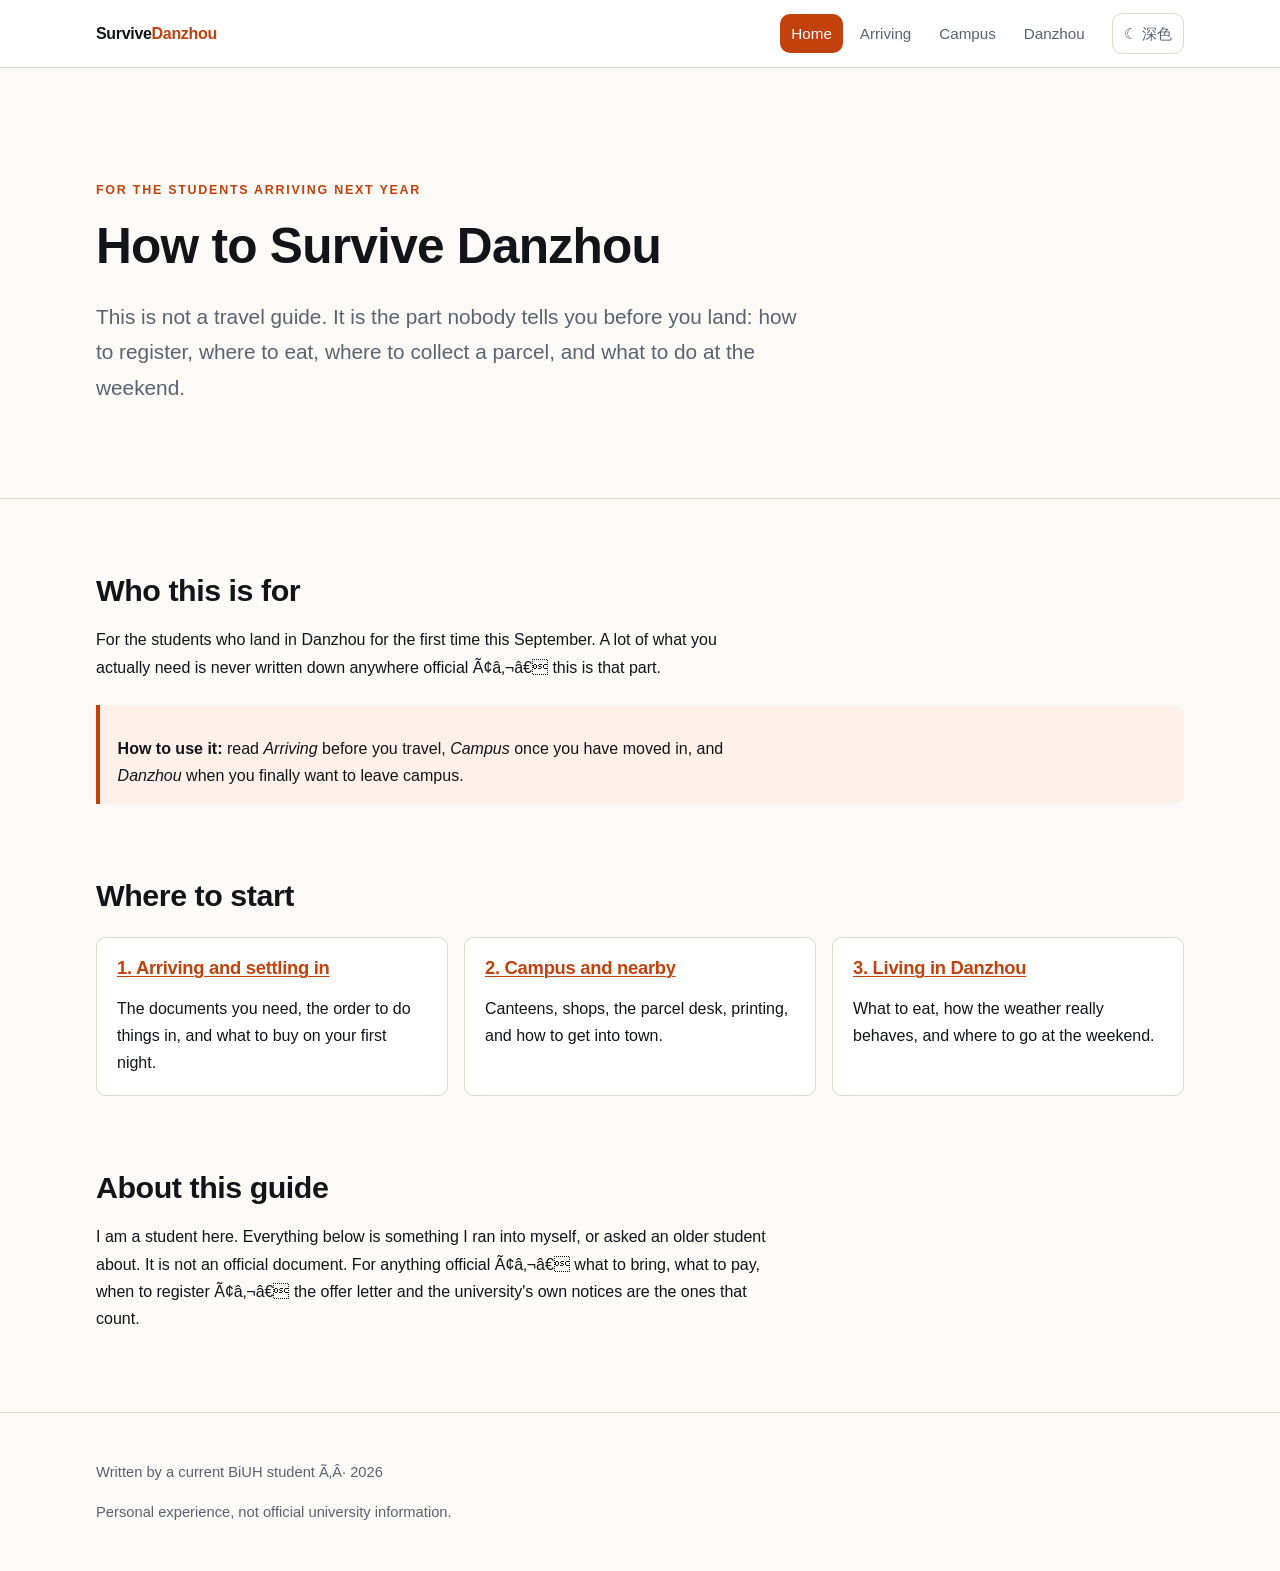
==== index.html @ cac6f576 "fix: replace YOUR-ADDRESS with the live GitHub Pages address 站点已部署到 https://likangyu070710-source.gi" ====
<!doctype html>
<html lang="en">
<head>
<meta charset="utf-8">
<meta name="viewport" content="width=device-width, initial-scale=1">
<title>How to Survive Danzhou Ã¢â‚¬â€ a guide for new students</title>
<meta name="description" content="A survival guide for new BiUH students in Danzhou: getting registered, campus routine, local food and getting around.">

<!-- ===== Open Graph / link preview (required on every page) =====
<meta property="og:title" content="How to Survive Danzhou">
<meta property="og:description" content="Registration, campus routine, local food and getting around Ã¢â‚¬â€ written by a student who just went through it.">
<meta property="og:image" content="https://likangyu070710-source.github.io/Git/images/og-image.jpg">
<meta property="og:url" content="https://likangyu070710-source.github.io/Git/">
<meta property="og:type" content="website">
<meta name="twitter:card" content="summary_large_image">

<!-- Icons: teacher's spec is favicon 32Ãƒâ€”32 and app icon 180Ãƒâ€”180, square PNG -->
<link rel="icon" href="images/favicon-32.png" sizes="32x32">
<link rel="apple-touch-icon" href="images/apple-touch-icon.png">
<link rel="icon" href="images/favicon-192.png" sizes="192x192">

<link rel="stylesheet" href="css/style.css">
<!-- apply the saved theme before paint, so dark mode does not flash white -->
<script>try{if(localStorage.getItem("danzhou-theme")==="dark")document.documentElement.setAttribute("data-theme","dark")}catch(e){}</script>
</head>
<body>

<a class="skip" href="#main">Skip to main content</a>

<header class="site-header">
  <div class="wrap">
    <a class="brand" href="index.html">Survive<span>Danzhou</span></a>
    <nav class="site-nav" aria-label="Main">
      <ul>
        <li><a href="index.html" aria-current="page">Home</a></li>
        <li><a href="arrive.html">Arriving</a></li>
        <li><a href="campus.html">Campus</a></li>
        <li><a href="danzhou.html">Danzhou</a></li>
      </ul>
    </nav>
    <button class="theme-toggle" type="button" aria-pressed="false">Ã¢ËœÂ¾ Dark</button>
  </div>
</header>

<main id="main">

  <section class="hero">
    <div class="wrap">
      <p class="kicker">For the students arriving next year</p>
      <h1>How to Survive Danzhou</h1>
      <!-- TODO(your words): one or two sentences saying what this site is and who it is for.
           Do not write "Welcome to my website". -->
      <p class="lead">This is not a travel guide. It is the part nobody tells you before you land: how to register, where to eat, where to collect a parcel, and what to do at the weekend.</p>
    </div>
  </section>

  <div class="wrap">

    <!-- TODO(your words): explain why you are the person writing this, and who it is for.
         The teacher requires a specific reader, not "everyone". Two or three sentences.
         A good place to say which semester you are in and what you just went through. -->
    <section aria-labelledby="who">
      <h2 id="who">Who this is for</h2>
      <p>For the students who land in Danzhou for the first time this September. A lot of what you actually need is never written down anywhere official Ã¢â‚¬â€ this is that part.</p>
      <div class="note">
        <p><strong>How to use it:</strong> read <em>Arriving</em> before you travel, <em>Campus</em> once you have moved in, and <em>Danzhou</em> when you finally want to leave campus.</p>
      </div>
    </section>

    <section aria-labelledby="start">
      <h2 id="start">Where to start</h2>
      <div class="grid">

        <article class="card">
          <h3><a href="arrive.html">1. Arriving and settling in</a></h3>
          <p>The documents you need, the order to do things in, and what to buy on your first night.</p>
        </article>

        <article class="card">
          <h3><a href="campus.html">2. Campus and nearby</a></h3>
          <p>Canteens, shops, the parcel desk, printing, and how to get into town.</p>
        </article>

        <article class="card">
          <h3><a href="danzhou.html">3. Living in Danzhou</a></h3>
          <p>What to eat, how the weather really behaves, and where to go at the weekend.</p>
        </article>

      </div>
    </section>

    <!-- TODO(your words): three to five sentences about yourself and the limits of this guide.
         Saying plainly "this is my experience, not official information" is worth points Ã¢â‚¬â€
         it also gives you something solid to say in the defence. -->
    <section aria-labelledby="about">
      <h2 id="about">About this guide</h2>
      <p>I am a student here. Everything below is something I ran into myself, or asked an older student about. It is not an official document. For anything official Ã¢â‚¬â€ what to bring, what to pay, when to register Ã¢â‚¬â€ the offer letter and the university's own notices are the ones that count.</p>
    </section>

  </div>
</main>

<footer class="site-footer">
  <div class="wrap">
    <!-- TODO(your words): your name or handle, and the year. -->
    <p>Written by a current BiUH student Ã‚Â· 2026</p>
    <p>Personal experience, not official university information.</p>
  </div>
</footer>

<script src="js/theme.js"></script>
</body>
</html>
---- css/style.css ----
/* ==========================================================================
   新生在儋州怎么活下来 — 样式表
   单一样式表，四个页面共用（Lesson 3：Use external. Almost always.）
   组织顺序：变量 → 基础 → 布局 → 组件 → 页面 → 响应式
   ========================================================================== */

/* ---- 1. 变量（统一在这里换色，全站跟着变） ---- */
:root {
  --paper: #fbfaf7;
  --ink: #12141a;
  --dim: #5b6270;
  --line: #ded9d0;
  --accent: #c2410c;
  --accent-soft: #fdf0e8;
  --card: #ffffff;
  --code-bg: #1c1f26;
  --code-fg: #e8e6e1;
  --max: 68rem;
  --radius: 10px;
}

/* 深色模式：由 js/theme.js 在 <html> 上加 data-theme="dark" 触发 */
html[data-theme="dark"] {
  --paper: #14161c;
  --ink: #ecebe7;
  --dim: #a2a8b4;
  --line: #2c303a;
  --accent: #fb8f5c;
  --accent-soft: #241c17;
  --card: #1b1e25;
}

/* ---- 2. 基础 ---- */
*,
*::before,
*::after { box-sizing: border-box; }   /* border-box：宽度含 padding 与边框 */

html { scroll-behavior: smooth; }

body {
  margin: 0;
  background: var(--paper);
  color: var(--ink);
  /* latin-first stack: this site is written in English, so no CJK face should win */
  font: 16px/1.7 -apple-system, BlinkMacSystemFont, "Segoe UI", Roboto,
        "Helvetica Neue", Arial, system-ui, sans-serif;
  /* these are inherited properties — set once on body (Lesson 3: text flows down) */
}

img { max-width: 100%; height: auto; display: block; }

a { color: var(--accent); text-decoration-thickness: 1px; text-underline-offset: 2px; }
a:hover { text-decoration-thickness: 2px; }

h1, h2, h3 { line-height: 1.2; letter-spacing: -0.015em; }
h1 { font-size: clamp(1.9rem, 5vw, 3.1rem); margin: 0 0 .45em; }
h2 { font-size: clamp(1.35rem, 3vw, 1.9rem); margin: 2.4em 0 .6em; }
h3 { font-size: 1.15rem; margin: 1.8em 0 .4em; }

p, li { max-width: 42em; }

/* 键盘可访问性：跳到主内容 */
.skip {
  position: absolute;
  left: -9999px;
  top: 0;
  background: var(--accent);
  color: #fff;
  padding: .7rem 1.1rem;
  z-index: 99;
  border-radius: 0 0 var(--radius) 0;
}
.skip:focus { left: 0; }

/* ---- 3. 布局 ---- */
.wrap {
  width: min(100% - 2.5rem, var(--max));
  margin-inline: auto;
}

.site-header {
  border-bottom: 1px solid var(--line);
  background: var(--card);
  position: sticky;
  top: 0;
  z-index: 10;
}
.site-header .wrap {
  display: flex;
  align-items: center;
  gap: 1rem;
  flex-wrap: wrap;
  padding-block: .8rem;
}

.brand {
  font-weight: 700;
  letter-spacing: -0.02em;
  text-decoration: none;
  color: var(--ink);
  margin-right: auto;      /* 把导航推到右边 */
}
.brand span { color: var(--accent); }

.site-nav ul {
  display: flex;
  gap: .35rem;
  list-style: none;
  margin: 0;
  padding: 0;
  flex-wrap: wrap;
}
.site-nav a {
  display: block;
  padding: .42rem .7rem;
  border-radius: var(--radius);
  text-decoration: none;
  color: var(--dim);
  font-size: .95rem;
}
.site-nav a:hover { background: var(--accent-soft); color: var(--accent); }
.site-nav a[aria-current="page"] { background: var(--accent); color: #fff; }

main { padding-block: 2.5rem 4rem; }

.site-footer {
  border-top: 1px solid var(--line);
  padding-block: 2rem;
  color: var(--dim);
  font-size: .92rem;
}

/* 两栏：主内容 + 侧栏 */
.with-aside {
  display: grid;
  gap: 2.5rem;
  grid-template-columns: minmax(0, 1fr);
}
@media (min-width: 60rem) {
  .with-aside { grid-template-columns: minmax(0, 1fr) 17rem; }
}

/* 卡片网格：自适应，手机上自动一列（响应式要求） */
.grid {
  display: grid;
  gap: 1rem;
  grid-template-columns: repeat(auto-fit, minmax(15rem, 1fr));
  margin: 1.5rem 0;
}

/* ---- 4. 组件 ---- */
.hero {
  padding-block: clamp(2rem, 7vw, 4.5rem);
  border-bottom: 1px solid var(--line);
}
.hero .kicker {
  text-transform: uppercase;
  letter-spacing: .14em;
  font-size: .78rem;
  font-weight: 700;
  color: var(--accent);
  margin: 0 0 1rem;
}
.hero p.lead {
  font-size: clamp(1.05rem, 2.2vw, 1.3rem);
  color: var(--dim);
  max-width: 34em;
}

.card {
  background: var(--card);
  border: 1px solid var(--line);
  border-radius: var(--radius);
  padding: 1.15rem 1.25rem;
}
.card h3 { margin-top: 0; }
.card p:last-child { margin-bottom: 0; }

.note {
  background: var(--accent-soft);
  border-left: 4px solid var(--accent);
  border-radius: 0 var(--radius) var(--radius) 0;
  padding: .9rem 1.1rem;
  margin: 1.5rem 0;
}
.note p:last-child { margin-bottom: 0; }

.btn {
  display: inline-block;
  background: var(--accent);
  color: #fff;
  text-decoration: none;
  padding: .7rem 1.15rem;
  border-radius: var(--radius);
  border: 1px solid var(--accent);
  font-weight: 600;
  cursor: pointer;
  font-size: 1rem;
}
.btn:hover { filter: brightness(1.08); }

table {
  border-collapse: collapse;
  width: 100%;
  margin: 1.5rem 0;
  font-size: .97rem;
}
th, td {
  border-bottom: 1px solid var(--line);
  padding: .6rem .7rem;
  text-align: left;
  vertical-align: top;
}
th { background: var(--accent-soft); }

code, pre { font-family: ui-monospace, "Cascadia Code", Consolas, monospace; }
code { background: var(--accent-soft); padding: .1em .35em; border-radius: 4px; font-size: .92em; }
pre {
  background: var(--code-bg);
  color: var(--code-fg);
  padding: 1rem 1.15rem;
  border-radius: var(--radius);
  overflow-x: auto;
}
pre code { background: none; padding: 0; color: inherit; }

/* 筛选控件（js/filter.js 会用） */
.filters {
  display: flex;
  gap: .5rem;
  flex-wrap: wrap;
  margin: 1.5rem 0 1rem;
}
.filters button {
  font: inherit;
  font-size: .95rem;
  padding: .45rem .9rem;
  border-radius: 999px;
  border: 1px solid var(--line);
  background: var(--card);
  color: var(--ink);
  cursor: pointer;
}
.filters button:hover { border-color: var(--accent); color: var(--accent); }
.filters button[aria-pressed="true"] {
  background: var(--accent);
  border-color: var(--accent);
  color: #fff;
}

.filter-status { color: var(--dim); font-size: .92rem; margin: 0 0 1rem; }

/* 主题切换按钮 */
.theme-toggle {
  font: inherit;
  font-size: .95rem;
  padding: .42rem .7rem;
  border-radius: var(--radius);
  border: 1px solid var(--line);
  background: var(--card);
  color: var(--dim);
  cursor: pointer;
}
.theme-toggle:hover { border-color: var(--accent); color: var(--accent); }

/* ---- 5. 页面专属 ---- */
.toc {
  background: var(--card);
  border: 1px solid var(--line);
  border-radius: var(--radius);
  padding: 1.1rem 1.25rem;
  position: sticky;
  top: 5rem;
  align-self: start;
  font-size: .95rem;
}
.toc h2 { margin: 0 0 .6rem; font-size: .8rem; text-transform: uppercase; letter-spacing: .12em; color: var(--dim); }
.toc ul { margin: 0; padding-left: 1.1em; }
.toc li { margin: .3em 0; }

.steps { counter-reset: step; list-style: none; padding: 0; }
.steps > li {
  counter-increment: step;
  position: relative;
  padding-left: 3rem;
  margin: 1.2rem 0;
}
.steps > li::before {
  content: counter(step);
  position: absolute;
  left: 0;
  top: .1rem;
  width: 2rem;
  height: 2rem;
  display: grid;
  place-items: center;
  background: var(--accent);
  color: #fff;
  border-radius: 50%;
  font-weight: 700;
  font-size: .95rem;
}

.checklist { list-style: none; padding: 0; }
.checklist li { padding-left: 1.7rem; position: relative; margin: .45em 0; }
.checklist li::before {
  content: "☐";
  position: absolute;
  left: 0;
  color: var(--accent);
  font-size: 1.1em;
}

/* ---- 6. 响应式细节 ---- */
@media (max-width: 40rem) {
  .site-header .wrap { padding-block: .6rem; }
  .site-nav ul { gap: .2rem; }
  .site-nav a { padding: .35rem .5rem; font-size: .88rem; }
  .toc { position: static; }
}

/* 尊重"减少动态效果"的系统设置 */
@media (prefers-reduced-motion: reduce) {
  html { scroll-behavior: auto; }
  * { transition: none !important; animation: none !important; }
}

/* 打印：把导航、页脚、侧栏去掉 */
@media print {
  .site-header, .site-footer, .toc, .filters, .theme-toggle, .skip { display: none; }
  body { background: #fff; color: #000; }
}
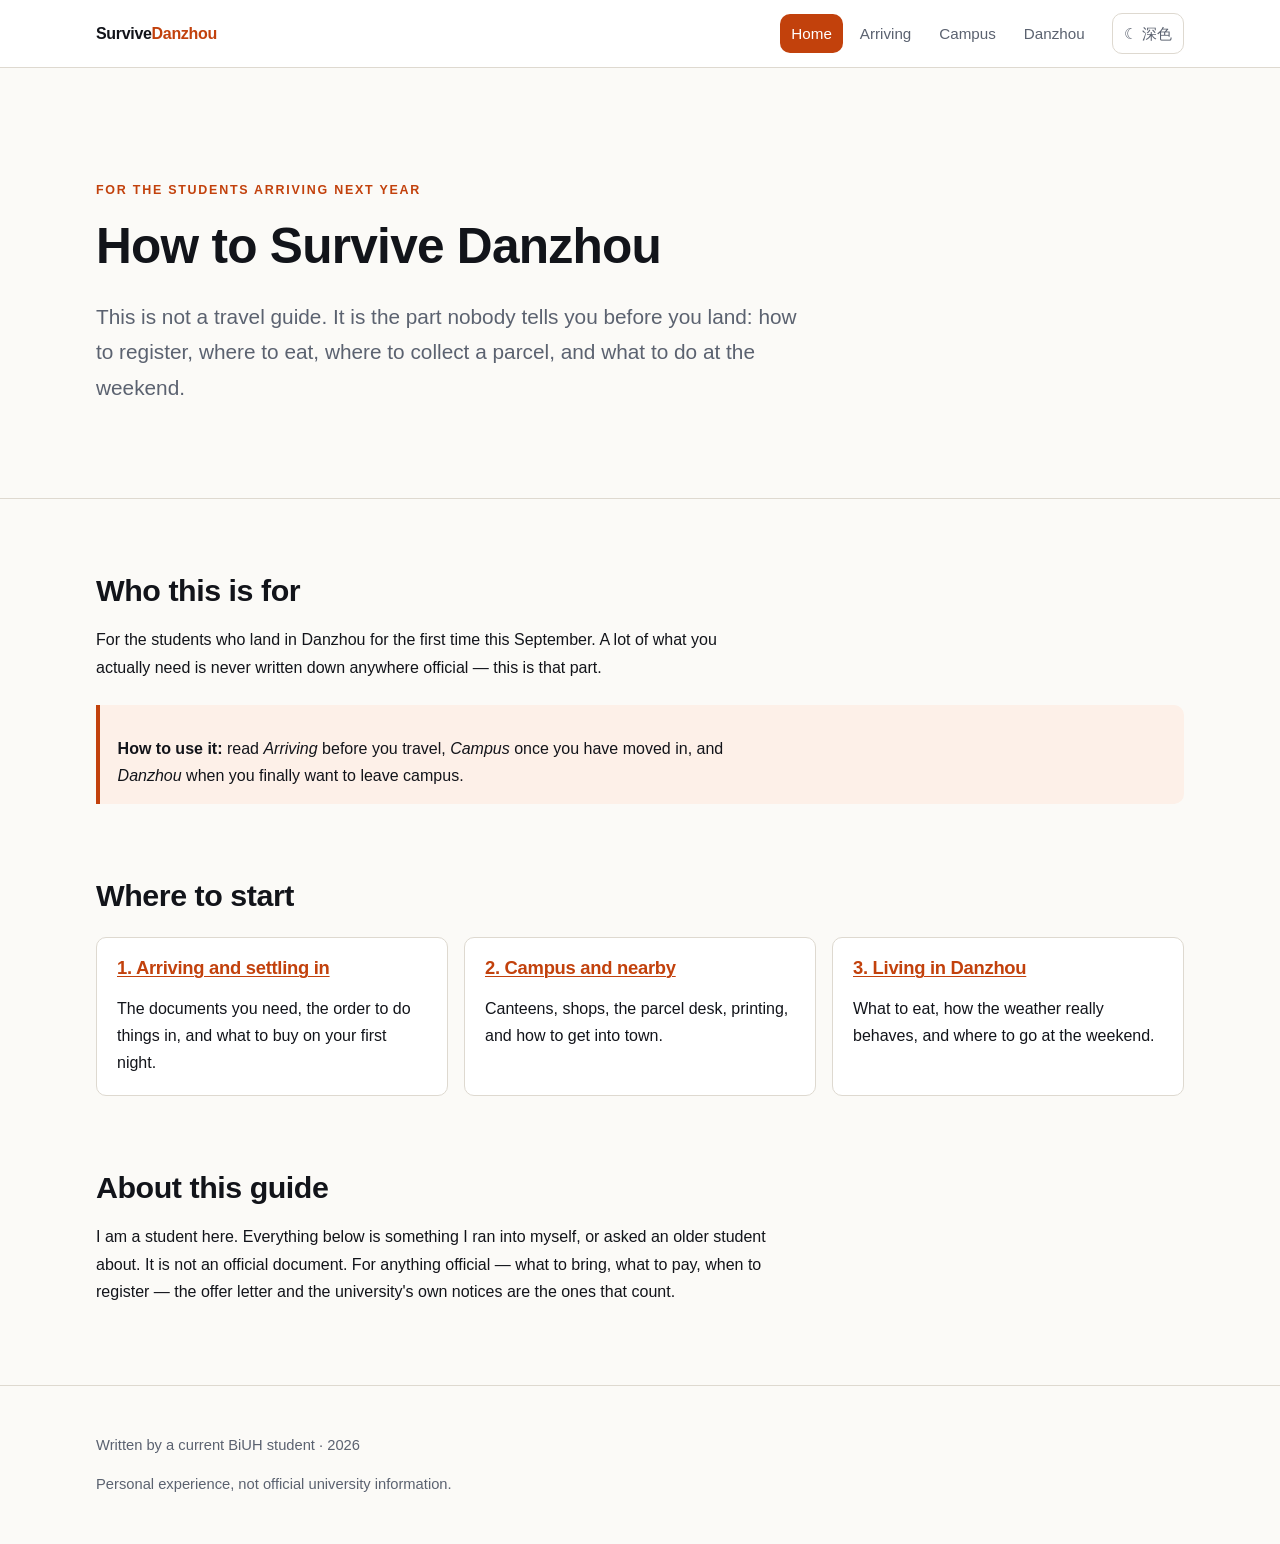
==== commit 7e1b2976: "fix: restore em dashes, arrows and the theme icon on all four pages The four pages had been saved th" ====
--- a/index.html
+++ b/index.html
@@ -3,18 +3,18 @@
 <head>
 <meta charset="utf-8">
 <meta name="viewport" content="width=device-width, initial-scale=1">
-<title>How to Survive Danzhou Ã¢â‚¬â€ a guide for new students</title>
+<title>How to Survive Danzhou — a guide for new students</title>
 <meta name="description" content="A survival guide for new BiUH students in Danzhou: getting registered, campus routine, local food and getting around.">
 
 <!-- ===== Open Graph / link preview (required on every page) =====
 <meta property="og:title" content="How to Survive Danzhou">
-<meta property="og:description" content="Registration, campus routine, local food and getting around Ã¢â‚¬â€ written by a student who just went through it.">
+<meta property="og:description" content="Registration, campus routine, local food and getting around — written by a student who just went through it.">
 <meta property="og:image" content="https://likangyu070710-source.github.io/Git/images/og-image.jpg">
 <meta property="og:url" content="https://likangyu070710-source.github.io/Git/">
 <meta property="og:type" content="website">
 <meta name="twitter:card" content="summary_large_image">
 
-<!-- Icons: teacher's spec is favicon 32Ãƒâ€”32 and app icon 180Ãƒâ€”180, square PNG -->
+<!-- Icons: teacher's spec is favicon 32×32 and app icon 180×180, square PNG -->
 <link rel="icon" href="images/favicon-32.png" sizes="32x32">
 <link rel="apple-touch-icon" href="images/apple-touch-icon.png">
 <link rel="icon" href="images/favicon-192.png" sizes="192x192">
@@ -38,7 +38,7 @@
         <li><a href="danzhou.html">Danzhou</a></li>
       </ul>
     </nav>
-    <button class="theme-toggle" type="button" aria-pressed="false">Ã¢ËœÂ¾ Dark</button>
+    <button class="theme-toggle" type="button" aria-pressed="false">☾ Dark</button>
   </div>
 </header>
 
@@ -48,20 +48,15 @@
     <div class="wrap">
       <p class="kicker">For the students arriving next year</p>
       <h1>How to Survive Danzhou</h1>
-      <!-- TODO(your words): one or two sentences saying what this site is and who it is for.
-           Do not write "Welcome to my website". -->
       <p class="lead">This is not a travel guide. It is the part nobody tells you before you land: how to register, where to eat, where to collect a parcel, and what to do at the weekend.</p>
     </div>
   </section>
 
   <div class="wrap">
 
-    <!-- TODO(your words): explain why you are the person writing this, and who it is for.
-         The teacher requires a specific reader, not "everyone". Two or three sentences.
-         A good place to say which semester you are in and what you just went through. -->
     <section aria-labelledby="who">
       <h2 id="who">Who this is for</h2>
-      <p>For the students who land in Danzhou for the first time this September. A lot of what you actually need is never written down anywhere official Ã¢â‚¬â€ this is that part.</p>
+      <p>For the students who land in Danzhou for the first time this September. A lot of what you actually need is never written down anywhere official — this is that part.</p>
       <div class="note">
         <p><strong>How to use it:</strong> read <em>Arriving</em> before you travel, <em>Campus</em> once you have moved in, and <em>Danzhou</em> when you finally want to leave campus.</p>
       </div>
@@ -89,12 +84,9 @@
       </div>
     </section>
 
-    <!-- TODO(your words): three to five sentences about yourself and the limits of this guide.
-         Saying plainly "this is my experience, not official information" is worth points Ã¢â‚¬â€
-         it also gives you something solid to say in the defence. -->
     <section aria-labelledby="about">
       <h2 id="about">About this guide</h2>
-      <p>I am a student here. Everything below is something I ran into myself, or asked an older student about. It is not an official document. For anything official Ã¢â‚¬â€ what to bring, what to pay, when to register Ã¢â‚¬â€ the offer letter and the university's own notices are the ones that count.</p>
+      <p>I am a student here. Everything below is something I ran into myself, or asked an older student about. It is not an official document. For anything official — what to bring, what to pay, when to register — the offer letter and the university's own notices are the ones that count.</p>
     </section>
 
   </div>
@@ -102,8 +94,7 @@
 
 <footer class="site-footer">
   <div class="wrap">
-    <!-- TODO(your words): your name or handle, and the year. -->
-    <p>Written by a current BiUH student Ã‚Â· 2026</p>
+    <p>Written by a current BiUH student · 2026</p>
     <p>Personal experience, not official university information.</p>
   </div>
 </footer>
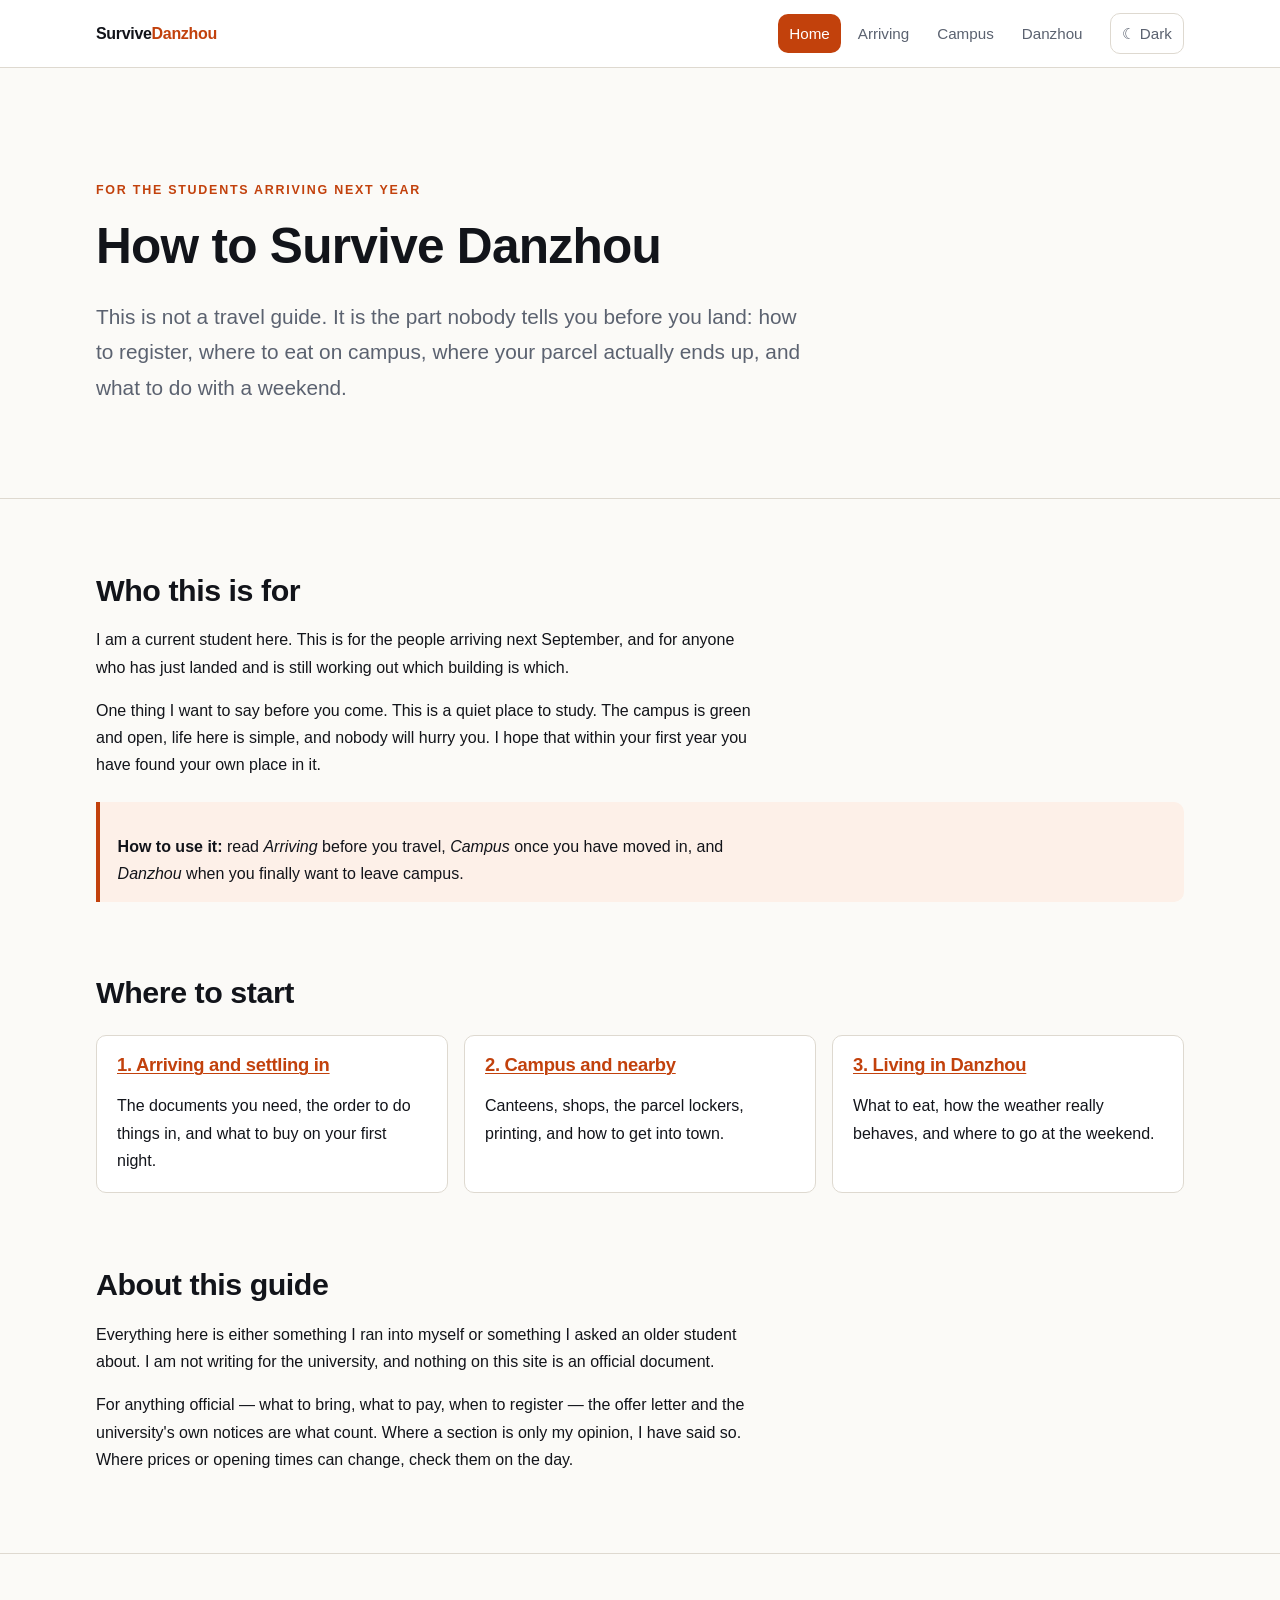
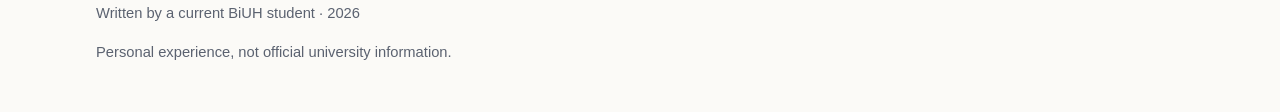
==== commit 4e0b62b6: "content: the home page says who I am and who it is for The opening no longer describes the site in t" ====
--- a/index.html
+++ b/index.html
@@ -6,7 +6,7 @@
 <title>How to Survive Danzhou — a guide for new students</title>
 <meta name="description" content="A survival guide for new BiUH students in Danzhou: getting registered, campus routine, local food and getting around.">
 
-<!-- ===== Open Graph / link preview (required on every page) =====
+<!-- ===== Open Graph / link preview (required on every page) ===== -->
 <meta property="og:title" content="How to Survive Danzhou">
 <meta property="og:description" content="Registration, campus routine, local food and getting around — written by a student who just went through it.">
 <meta property="og:image" content="https://likangyu070710-source.github.io/Git/images/og-image.jpg">
@@ -48,7 +48,7 @@
     <div class="wrap">
       <p class="kicker">For the students arriving next year</p>
       <h1>How to Survive Danzhou</h1>
-      <p class="lead">This is not a travel guide. It is the part nobody tells you before you land: how to register, where to eat, where to collect a parcel, and what to do at the weekend.</p>
+      <p class="lead">This is not a travel guide. It is the part nobody tells you before you land: how to register, where to eat on campus, where your parcel actually ends up, and what to do with a weekend.</p>
     </div>
   </section>
 
@@ -56,7 +56,8 @@
 
     <section aria-labelledby="who">
       <h2 id="who">Who this is for</h2>
-      <p>For the students who land in Danzhou for the first time this September. A lot of what you actually need is never written down anywhere official — this is that part.</p>
+      <p>I am a current student here. This is for the people arriving next September, and for anyone who has just landed and is still working out which building is which.</p>
+      <p>One thing I want to say before you come. This is a quiet place to study. The campus is green and open, life here is simple, and nobody will hurry you. I hope that within your first year you have found your own place in it.</p>
       <div class="note">
         <p><strong>How to use it:</strong> read <em>Arriving</em> before you travel, <em>Campus</em> once you have moved in, and <em>Danzhou</em> when you finally want to leave campus.</p>
       </div>
@@ -73,7 +74,7 @@
 
         <article class="card">
           <h3><a href="campus.html">2. Campus and nearby</a></h3>
-          <p>Canteens, shops, the parcel desk, printing, and how to get into town.</p>
+          <p>Canteens, shops, the parcel lockers, printing, and how to get into town.</p>
         </article>
 
         <article class="card">
@@ -86,7 +87,8 @@
 
     <section aria-labelledby="about">
       <h2 id="about">About this guide</h2>
-      <p>I am a student here. Everything below is something I ran into myself, or asked an older student about. It is not an official document. For anything official — what to bring, what to pay, when to register — the offer letter and the university's own notices are the ones that count.</p>
+      <p>Everything here is either something I ran into myself or something I asked an older student about. I am not writing for the university, and nothing on this site is an official document.</p>
+      <p>For anything official — what to bring, what to pay, when to register — the offer letter and the university's own notices are what count. Where a section is only my opinion, I have said so. Where prices or opening times can change, check them on the day.</p>
     </section>
 
   </div>
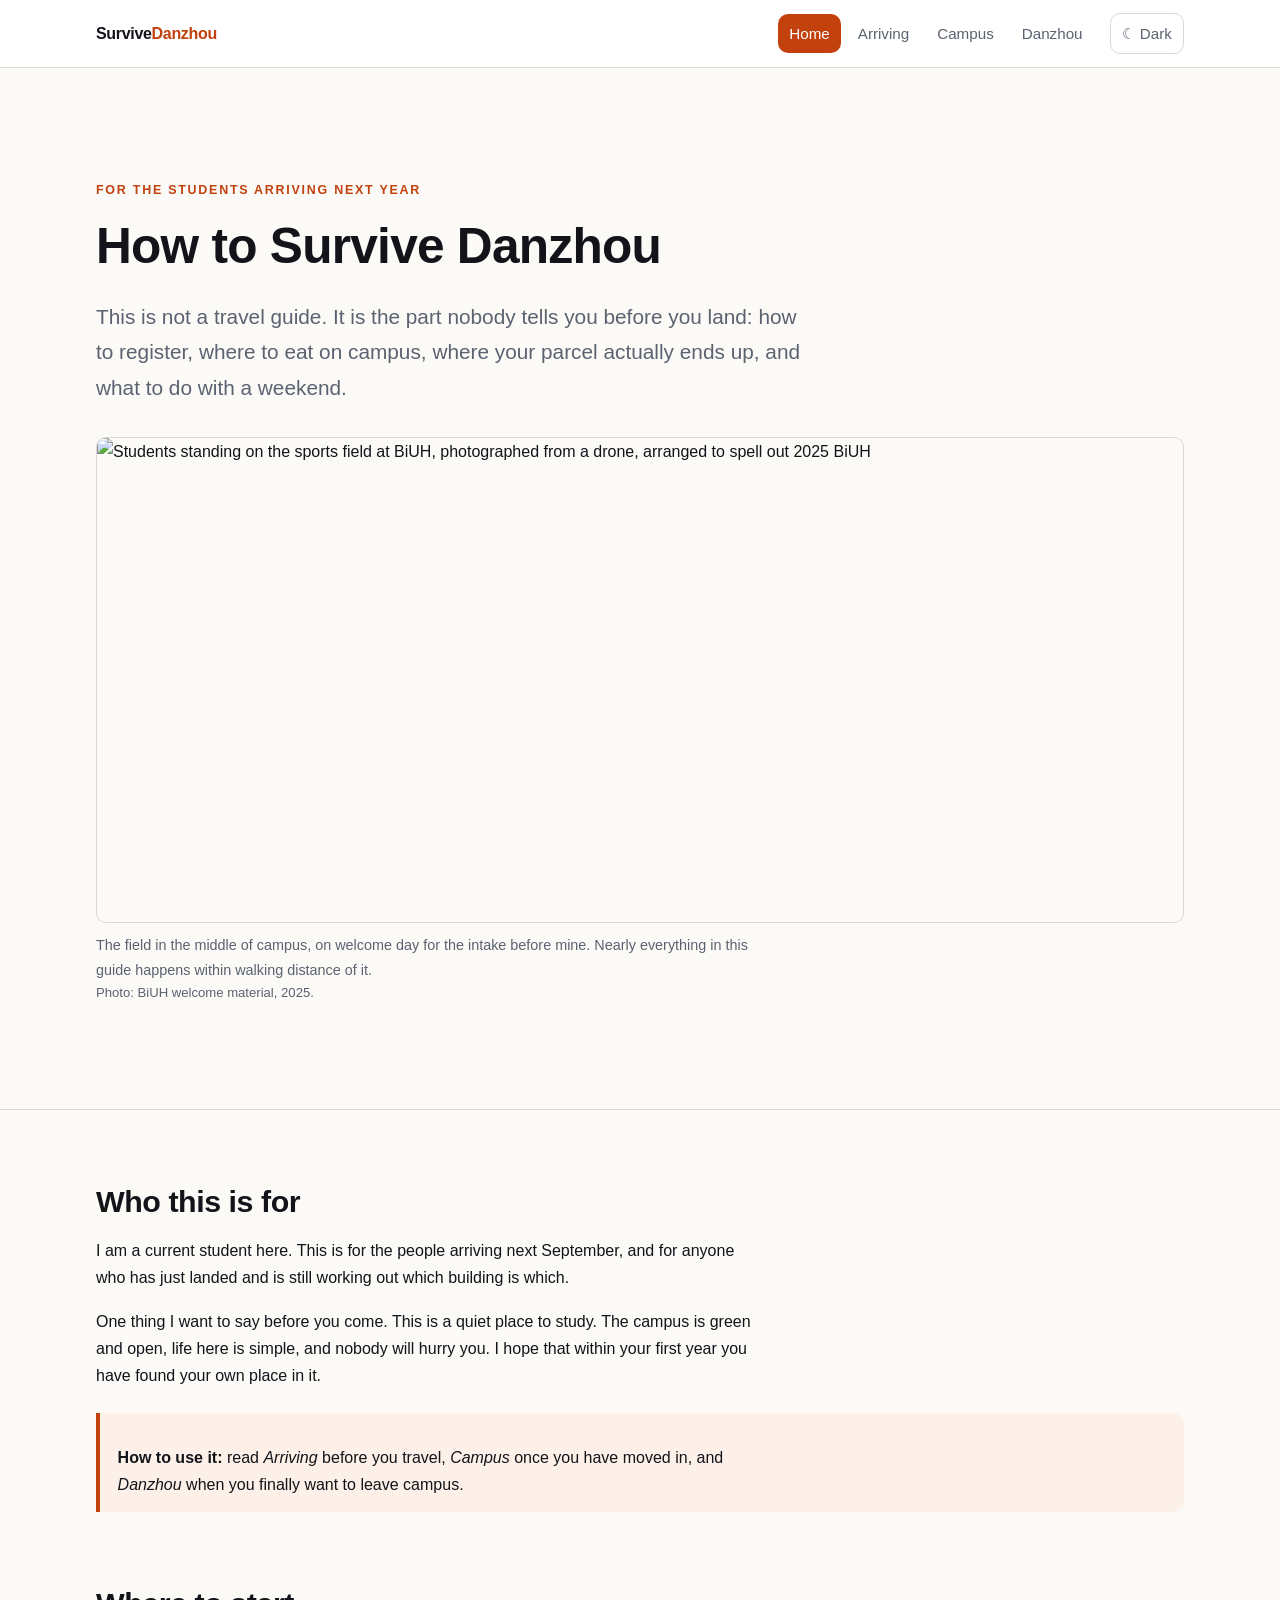
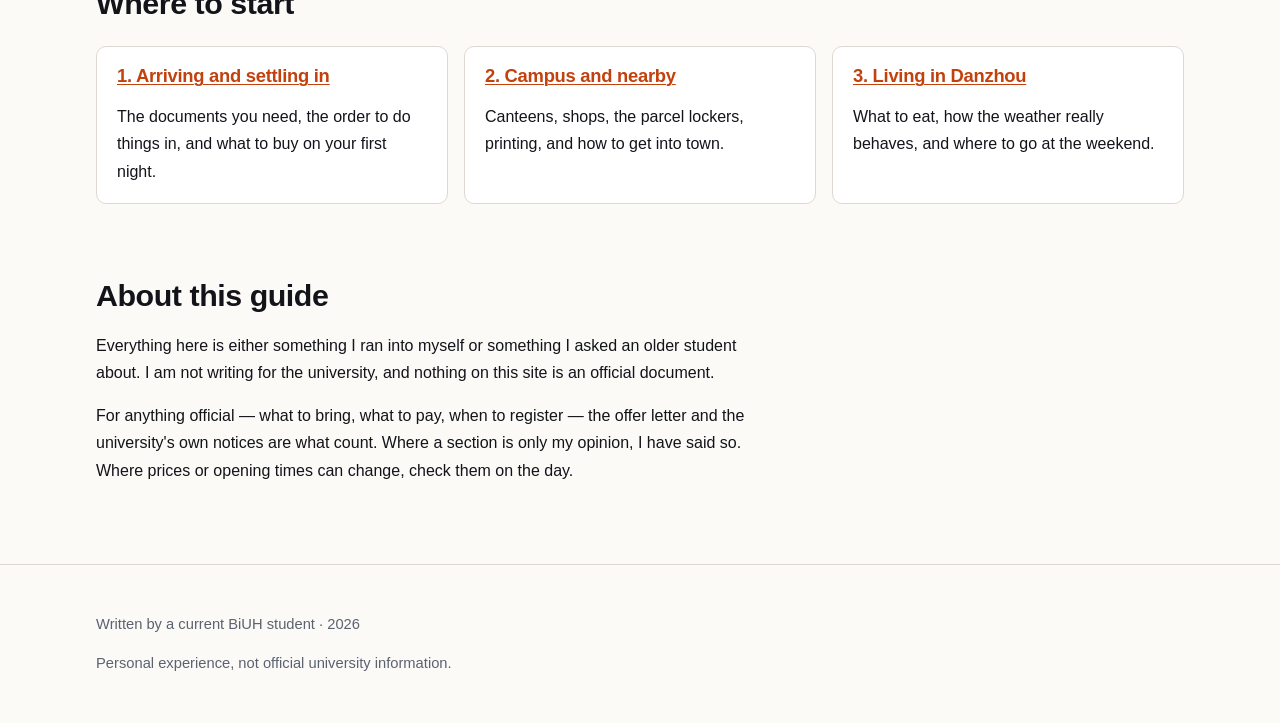
==== commit 4ae41693: "style: photo block with a caption, and a two-up variant for the buildings Adds .photo and .photo-pai" ====
--- a/index.html
+++ b/index.html
@@ -49,6 +49,13 @@
       <p class="kicker">For the students arriving next year</p>
       <h1>How to Survive Danzhou</h1>
       <p class="lead">This is not a travel guide. It is the part nobody tells you before you land: how to register, where to eat on campus, where your parcel actually ends up, and what to do with a weekend.</p>
+      <figure class="photo">
+        <img src="images/campus-aerial.jpg" width="1600" height="713"
+             alt="Students standing on the sports field at BiUH, photographed from a drone, arranged to spell out 2025 BiUH">
+        <figcaption>The field in the middle of campus, on welcome day for the intake before mine. Nearly everything in this guide happens within walking distance of it.
+          <span class="credit">Photo: BiUH welcome material, 2025.</span>
+        </figcaption>
+      </figure>
     </div>
   </section>
 
--- a/css/style.css
+++ b/css/style.css
@@ -250,6 +250,30 @@
 
 .filter-status { color: var(--dim); font-size: .92rem; margin: 0 0 1rem; }
 
+/* 照片：图 + 说明。说明用 .credit 单独一行写来源 */
+.photo { margin: 2rem 0; }
+.photo img {
+  width: 100%;
+  border: 1px solid var(--line);
+  border-radius: var(--radius);
+}
+.photo figcaption {
+  color: var(--dim);
+  font-size: .9rem;
+  margin-top: .65rem;
+  max-width: 46em;
+}
+.photo .credit { display: block; font-size: .82rem; }
+
+/* 两张并排，窄屏自动叠成一列 */
+.photo-pair {
+  display: grid;
+  gap: 1rem;
+  grid-template-columns: repeat(auto-fit, minmax(16rem, 1fr));
+  margin: 2rem 0;
+}
+.photo-pair .photo { margin: 0; }
+
 /* 主题切换按钮 */
 .theme-toggle {
   font: inherit;
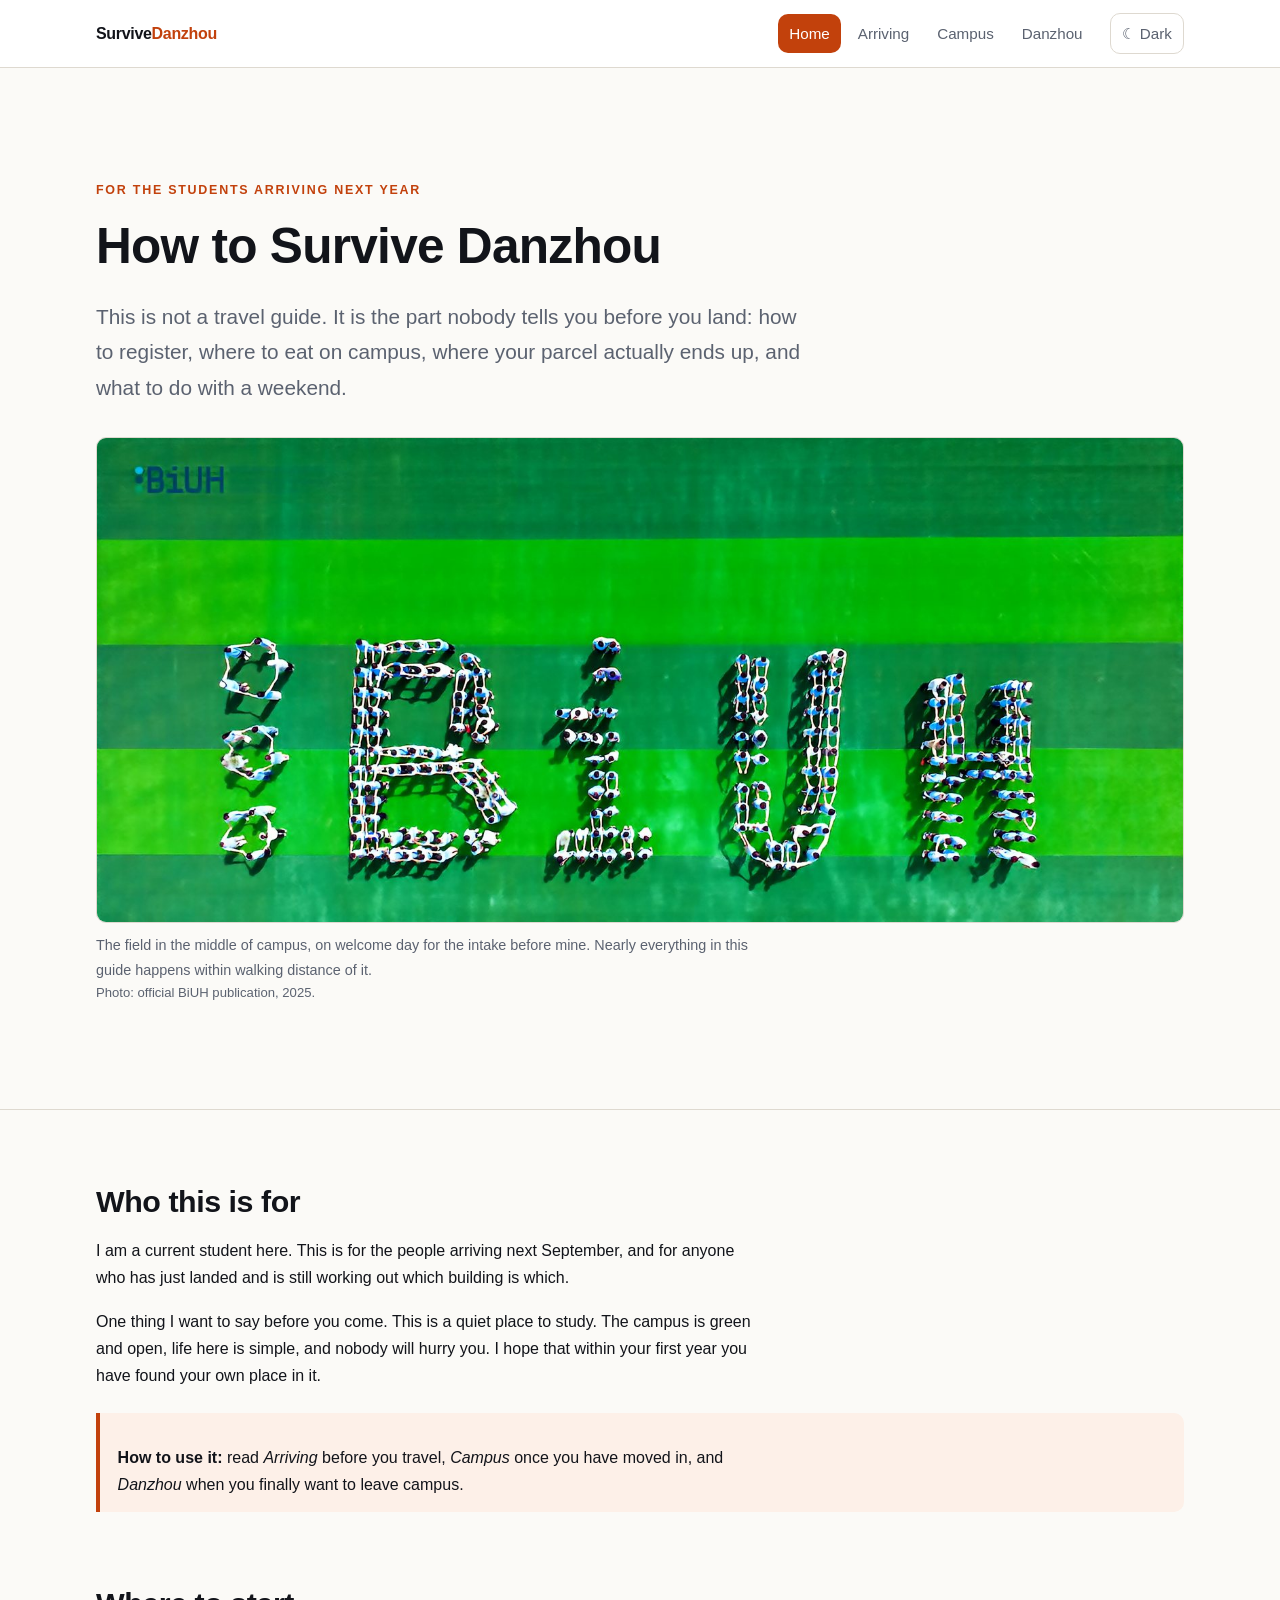
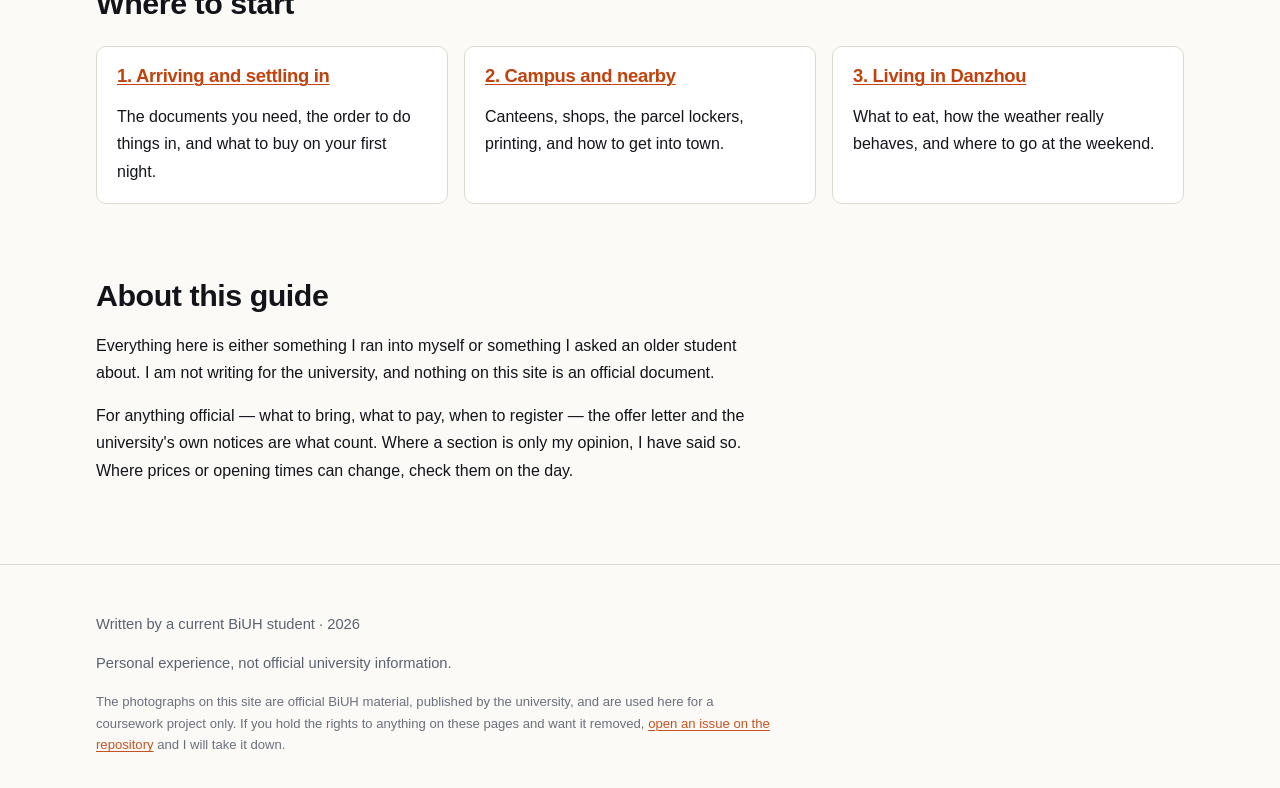
==== commit 0f0167e5: "docs: say where the photographs come from and how to get them taken down Every caption now reads 'Ph" ====
--- a/index.html
+++ b/index.html
@@ -53,7 +53,7 @@
         <img src="images/campus-aerial.jpg" width="1600" height="713"
              alt="Students standing on the sports field at BiUH, photographed from a drone, arranged to spell out 2025 BiUH">
         <figcaption>The field in the middle of campus, on welcome day for the intake before mine. Nearly everything in this guide happens within walking distance of it.
-          <span class="credit">Photo: BiUH welcome material, 2025.</span>
+          <span class="credit">Photo: official BiUH publication, 2025.</span>
         </figcaption>
       </figure>
     </div>
@@ -105,7 +105,8 @@
   <div class="wrap">
     <p>Written by a current BiUH student · 2026</p>
     <p>Personal experience, not official university information.</p>
-  </div>
+      <p class="fineprint">The photographs on this site are official BiUH material, published by the university, and are used here for a coursework project only. If you hold the rights to anything on these pages and want it removed, <a href="https://github.com/likangyu070710-source/Git/issues">open an issue on the repository</a> and I will take it down.</p>
+</div>
 </footer>
 
 <script src="js/theme.js"></script>
--- a/css/style.css
+++ b/css/style.css
@@ -130,6 +130,15 @@
   font-size: .92rem;
 }
 
+/* 版权与出处：比页脚正文再小一号，但保持可读 */
+.fineprint {
+  font-size: .82rem;
+  line-height: 1.65;
+  opacity: .9;
+  margin: .9rem 0 0;
+  max-width: 52em;
+}
+
 /* 两栏：主内容 + 侧栏 */
 .with-aside {
   display: grid;
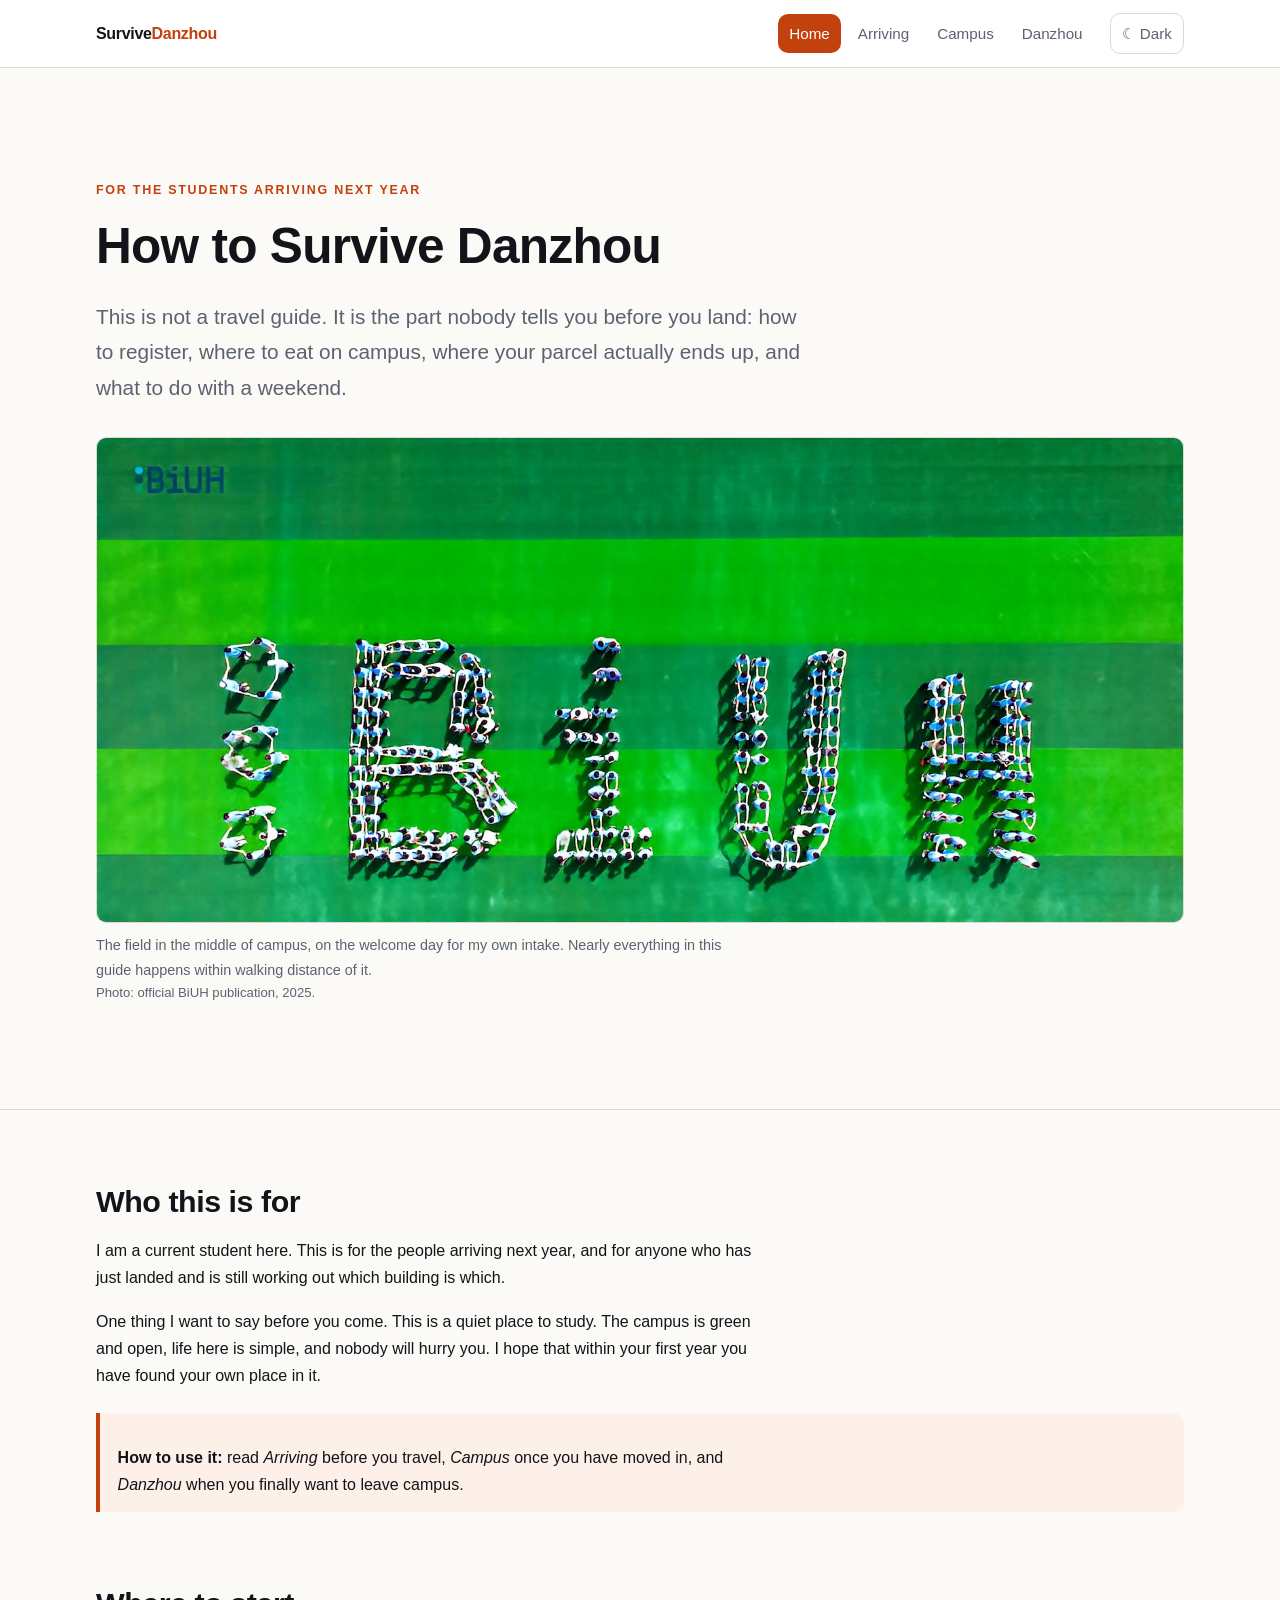
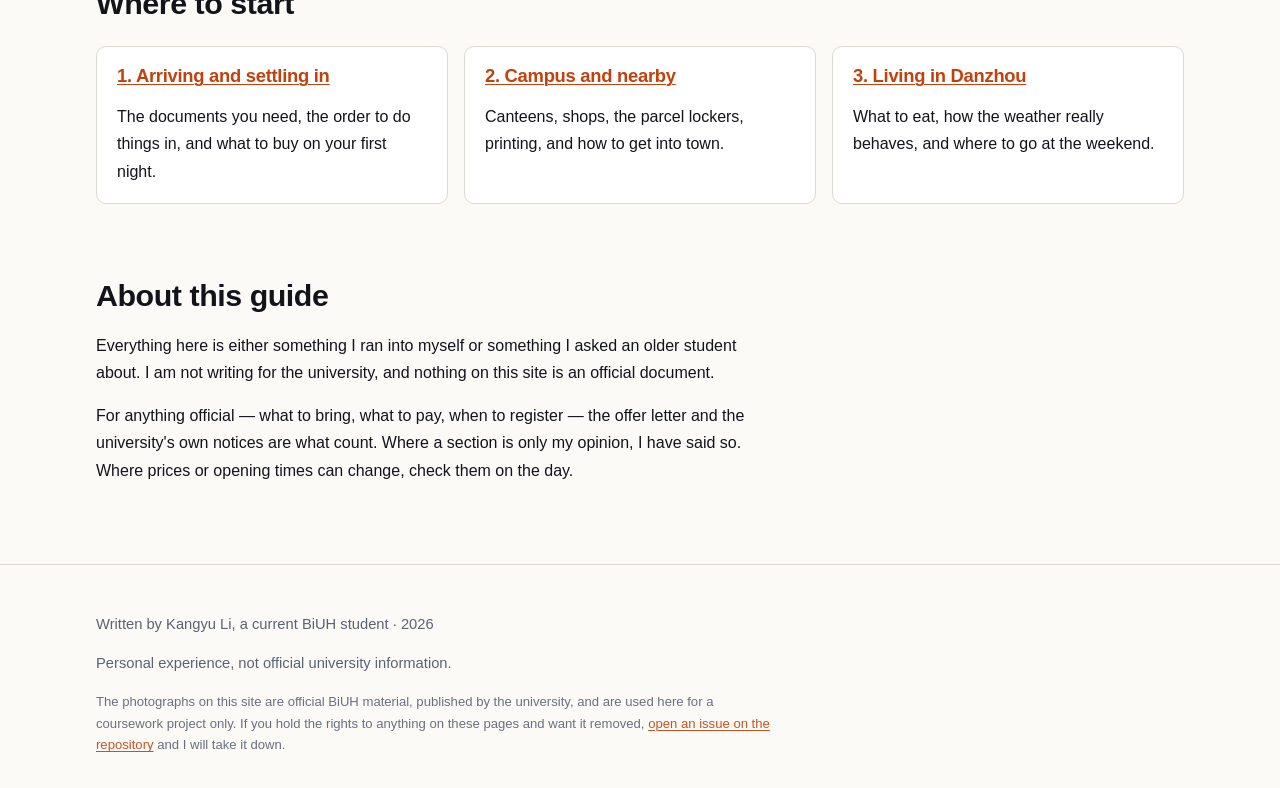
==== commit c2904617: "content: sign the guide with my own name The footer now says Kangyu Li instead of 'a current BiUH st" ====
--- a/index.html
+++ b/index.html
@@ -52,7 +52,7 @@
       <figure class="photo">
         <img src="images/campus-aerial.jpg" width="1600" height="713"
              alt="Students standing on the sports field at BiUH, photographed from a drone, arranged to spell out 2025 BiUH">
-        <figcaption>The field in the middle of campus, on welcome day for the intake before mine. Nearly everything in this guide happens within walking distance of it.
+        <figcaption>The field in the middle of campus, on the welcome day for my own intake. Nearly everything in this guide happens within walking distance of it.
           <span class="credit">Photo: official BiUH publication, 2025.</span>
         </figcaption>
       </figure>
@@ -63,7 +63,7 @@
 
     <section aria-labelledby="who">
       <h2 id="who">Who this is for</h2>
-      <p>I am a current student here. This is for the people arriving next September, and for anyone who has just landed and is still working out which building is which.</p>
+      <p>I am a current student here. This is for the people arriving next year, and for anyone who has just landed and is still working out which building is which.</p>
       <p>One thing I want to say before you come. This is a quiet place to study. The campus is green and open, life here is simple, and nobody will hurry you. I hope that within your first year you have found your own place in it.</p>
       <div class="note">
         <p><strong>How to use it:</strong> read <em>Arriving</em> before you travel, <em>Campus</em> once you have moved in, and <em>Danzhou</em> when you finally want to leave campus.</p>
@@ -103,10 +103,10 @@
 
 <footer class="site-footer">
   <div class="wrap">
-    <p>Written by a current BiUH student · 2026</p>
+    <p>Written by Kangyu Li, a current BiUH student · 2026</p>
     <p>Personal experience, not official university information.</p>
-      <p class="fineprint">The photographs on this site are official BiUH material, published by the university, and are used here for a coursework project only. If you hold the rights to anything on these pages and want it removed, <a href="https://github.com/likangyu070710-source/Git/issues">open an issue on the repository</a> and I will take it down.</p>
-</div>
+    <p class="fineprint">The photographs on this site are official BiUH material, published by the university, and are used here for a coursework project only. If you hold the rights to anything on these pages and want it removed, <a href="https://github.com/likangyu070710-source/Git/issues">open an issue on the repository</a> and I will take it down.</p>
+  </div>
 </footer>
 
 <script src="js/theme.js"></script>
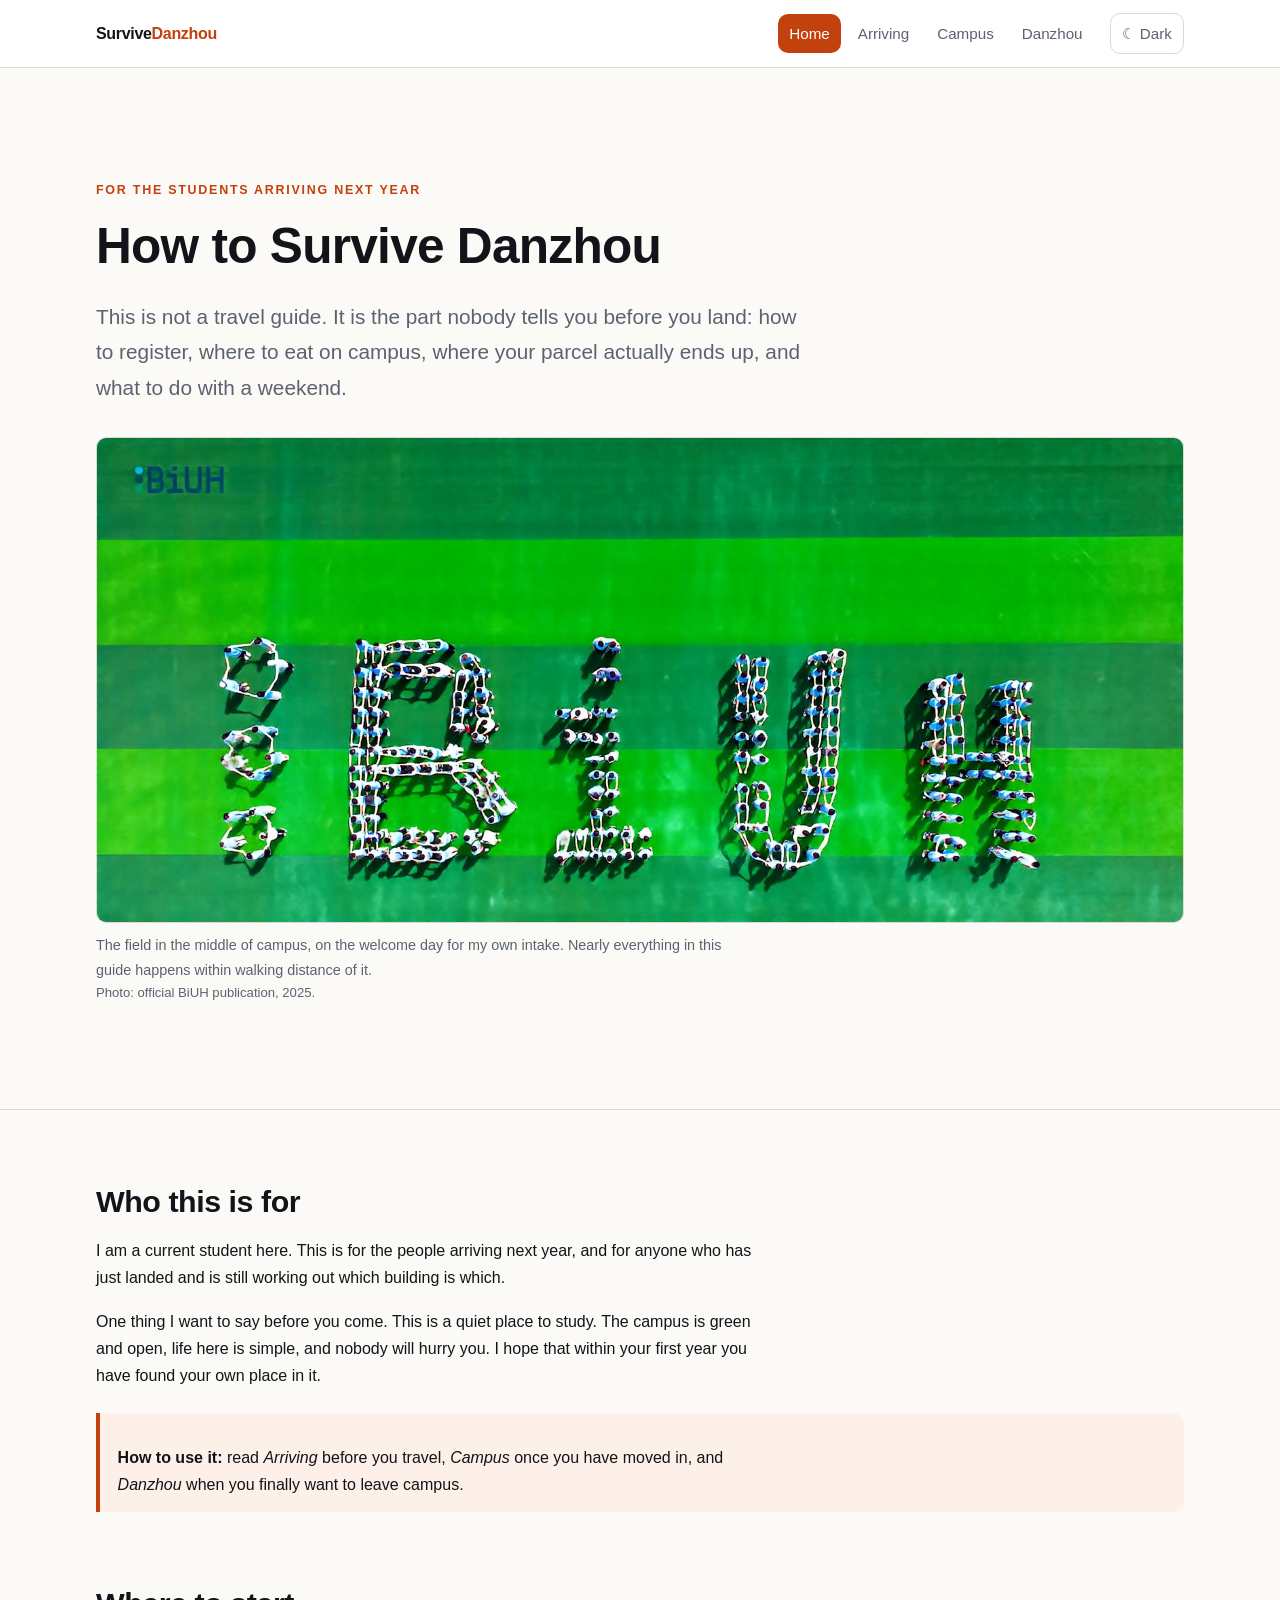
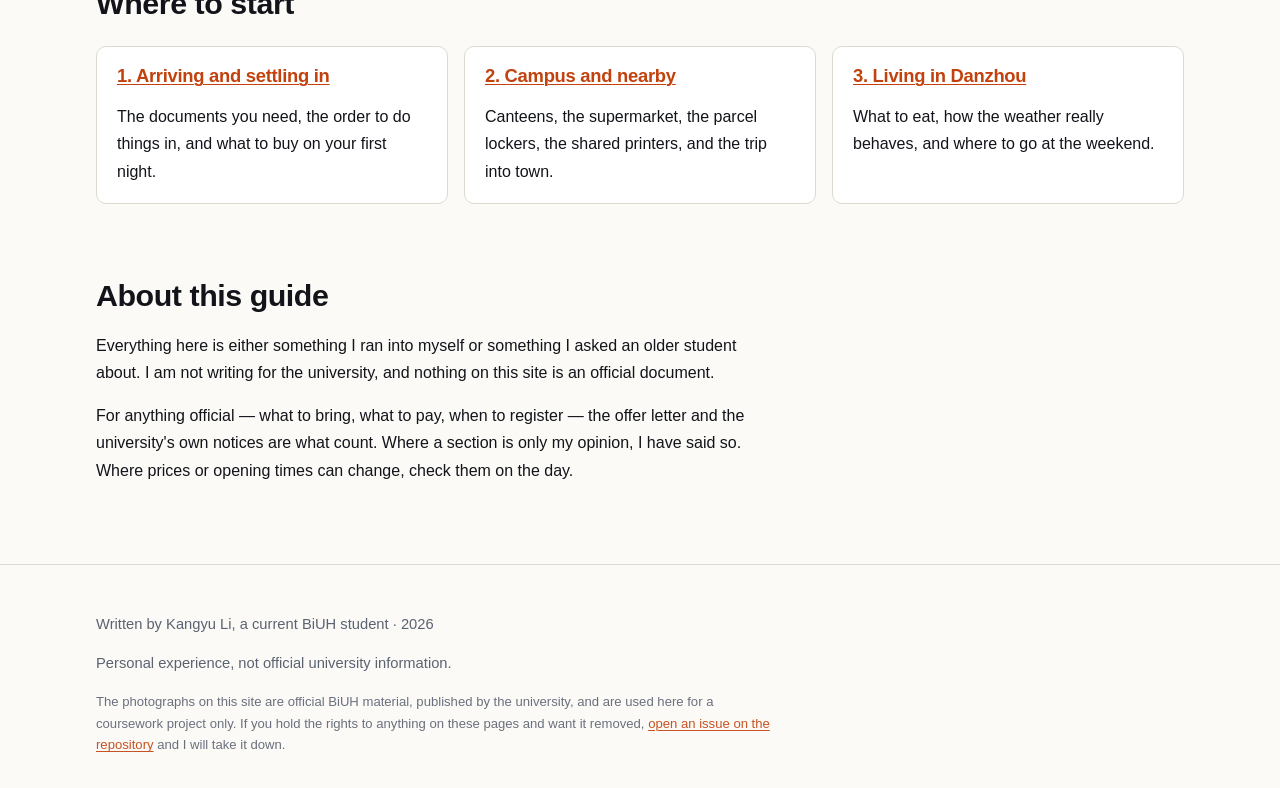
==== commit 075d318f: "polish: mark the Chinese words as Chinese, and defer the photographs below the fold Five Chinese wor" ====
--- a/index.html
+++ b/index.html
@@ -81,7 +81,7 @@
 
         <article class="card">
           <h3><a href="campus.html">2. Campus and nearby</a></h3>
-          <p>Canteens, shops, the parcel lockers, printing, and how to get into town.</p>
+          <p>Canteens, the supermarket, the parcel lockers, the shared printers, and the trip into town.</p>
         </article>
 
         <article class="card">
